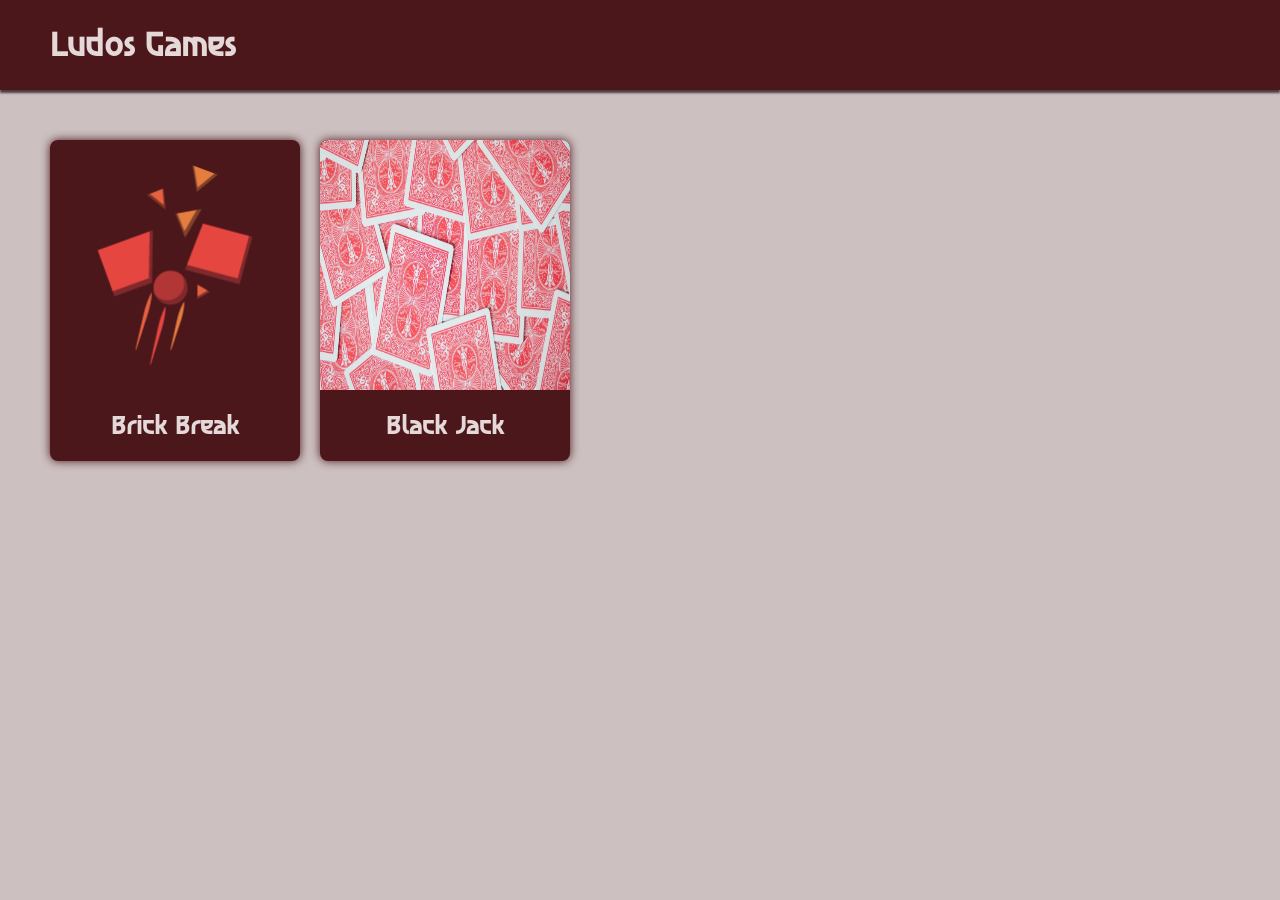
==== index.html @ 7fb917fa "Merge branch 'kellyMedlockDevelopment' of https://github.com/KellyMedlock/csci338_project_1 into kel" ====
<!DOCTYPE html>

<html lang="en">
    <head>
        <meta charset="UTF-8">
        <meta name="viewport" content="width=device-width, initial-scale=1.0">
        <link rel="stylesheet" href="styles.css">

        <title>Ludos Games</title>
    </head>

    <body>
        <header>
            <div class="logo"><h1>Ludos Games</h1></div>
        </header>

        <main>
            <section class="gamesContainer">
                <div class="gameCard">
                    <a href="brickbreaker/brickbreaker.html"><img src="images/brickBreakLogo.png" alt="game image">
                    <h2>Brick Break</h2></a>
                </div>
                <div class="gameCard">
                    <a href="blackjack/blackjack.html"><img src="./blackjack/cards/cardBackground.avif" alt="game image of cards">
                    <h2>Black Jack</h2></a>
                </div>
            </section>
        </main>
    </body>
</html>
---- styles.css ----
@import url('https://fonts.googleapis.com/css2?family=Asimovian&display=swap');

* {
    box-sizing: border-box;
}

body {
    margin: 0;
    padding: 0;
    background-color: #CCC0C0;
    min-height: 100vh;
    color: #E5D8D8;
    font-family: "Asimovian", Arial, Helvetica, sans-serif;
}

a {
    text-decoration: none;
}

a:visited {
    text-decoration: none;
}

header {
    width: 100%;
    min-height: 10vh;
    padding: 0 50px;
    background-color: #4C171B;
    display: flex;
    align-items: center;
    box-shadow: 0px 3px 2px #1A0709B6;
}

main {
    width: 100%;
    padding: 50px;
}

main .gamesContainer {
    width: 100%;
    display: flex;
    gap: 20px;
}

main .gamesContainer .gameCard {
    background-color: #4C171B;
    border-radius: 8px;
    overflow: hidden;
    transition: transform 0.5s ease, box-shadow 0.6s ease;
    color: #E5D8D8;
    box-shadow: 0px 0px 10px #4D171B;
}

main .gamesContainer .gameCard:hover {
    transform: scale(1.1);
    box-shadow: 0px 0px 25px #4D171B;
}

main .gamesContainer .gameCard a {
    width: 100%;
    height: 100%;
    display: flex;
    flex-direction: column;
    align-items: center;
    color: #E5D8D8;
}

main .gamesContainer .gameCard a:visited {
    color: #E5D8D8;
}

main .gamesContainer .gameCard img {
    width: 250px;
    height: 250px;  /*change made from original so cards for black jack would be the same height*/
}
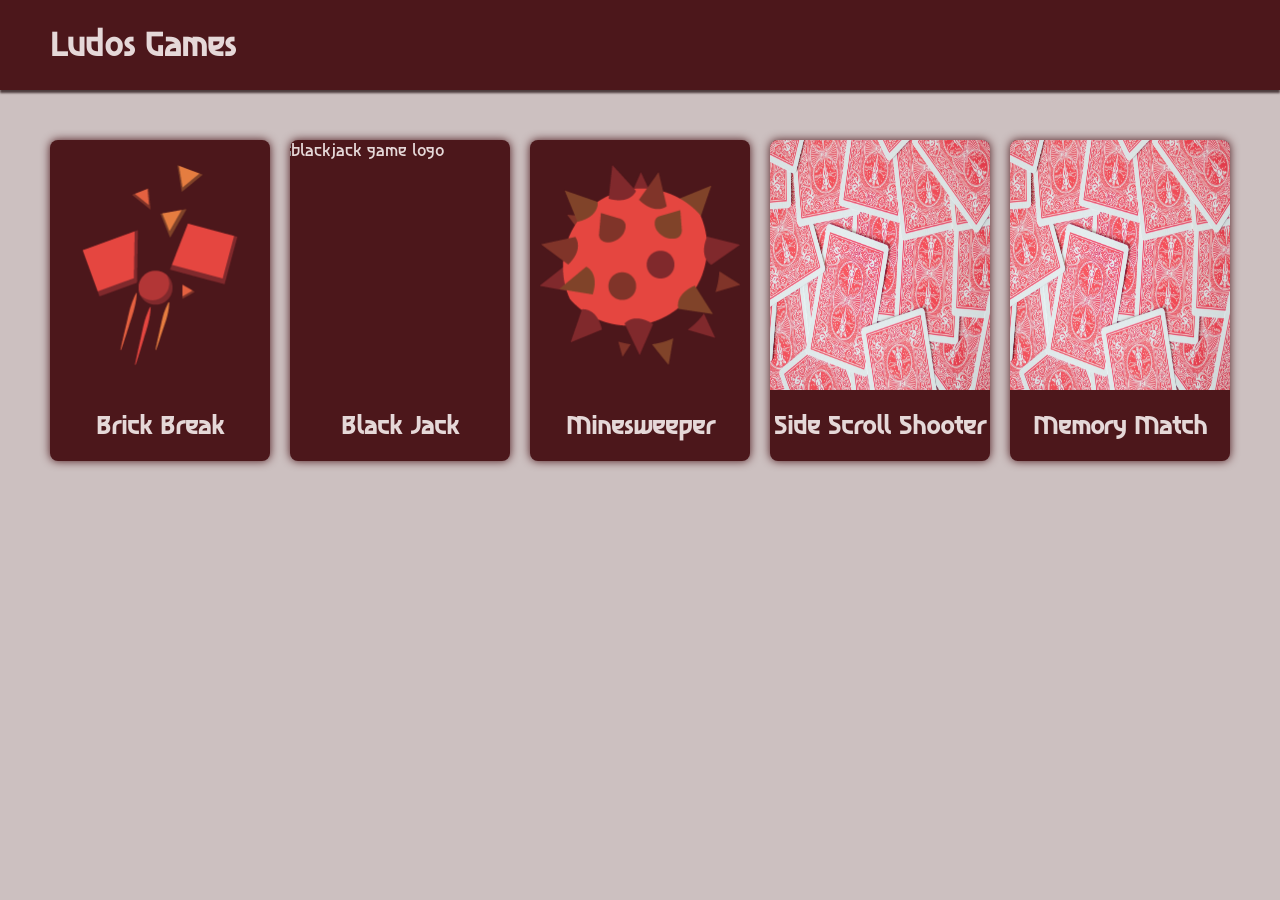
==== commit 3a5fbbf4: "updated minesweeper logo" ====
--- a/index.html
+++ b/index.html
@@ -1,30 +1,42 @@
-<!DOCTYPE html>
-
-<html lang="en">
-    <head>
-        <meta charset="UTF-8">
-        <meta name="viewport" content="width=device-width, initial-scale=1.0">
-        <link rel="stylesheet" href="styles.css">
-
-        <title>Ludos Games</title>
-    </head>
-
-    <body>
-        <header>
-            <div class="logo"><h1>Ludos Games</h1></div>
-        </header>
-
-        <main>
-            <section class="gamesContainer">
-                <div class="gameCard">
-                    <a href="brickbreaker/brickbreaker.html"><img src="images/brickBreakLogo.png" alt="game image">
-                    <h2>Brick Break</h2></a>
-                </div>
-                <div class="gameCard">
-                    <a href="blackjack/blackjack.html"><img src="./blackjack/cards/cardBackground.avif" alt="game image of cards">
-                    <h2>Black Jack</h2></a>
-                </div>
-            </section>
-        </main>
-    </body>
-</html>
+<!DOCTYPE html>
+
+<html lang="en">
+    <head>
+        <meta charset="UTF-8">
+        <meta name="viewport" content="width=device-width, initial-scale=1.0">
+        <link rel="stylesheet" href="styles.css">
+
+        <title>Ludos Games</title>
+    </head>
+
+    <body>
+        <header>
+            <div class="logo"><h1>Ludos Games</h1></div>
+        </header>
+
+        <main>
+            <section class="gamesContainer">
+                <div class="gameCard">
+                    <a href="brickbreaker/brickbreaker.html"><img src="images/brickBreakLogo.png" alt="brick break game logo">
+                    <h2>Brick Break</h2></a>
+                </div>
+                <div class="gameCard">
+                    <a href="blackjack/blackjack.html"><img src="images/blackjackLogo.png" alt="blackjack game logo">
+                    <h2>Black Jack</h2></a>
+                </div>
+                <div class="gameCard">
+                    <a href="minesweeper/minesweeper.html"><img src="images/minesweeperLogo.png" alt="game image of cards">
+                    <h2>Minesweeper</h2></a>
+                </div>
+                <div class="gameCard">
+                    <a href="SideScroller/index.html"><img src="./blackjack/cards/cardBackground.avif" alt="game image of cards">
+                    <h2>Side Scroll Shooter</h2></a>
+                </div>
+                <div class="gameCard">
+                    <a href="memMatch/cards.html"><img src="./blackjack/cards/cardBackground.avif" alt="game image of cards">
+                    <h2>Memory Match</h2></a>
+                </div>
+            </section>
+        </main>
+    </body>
+</html>
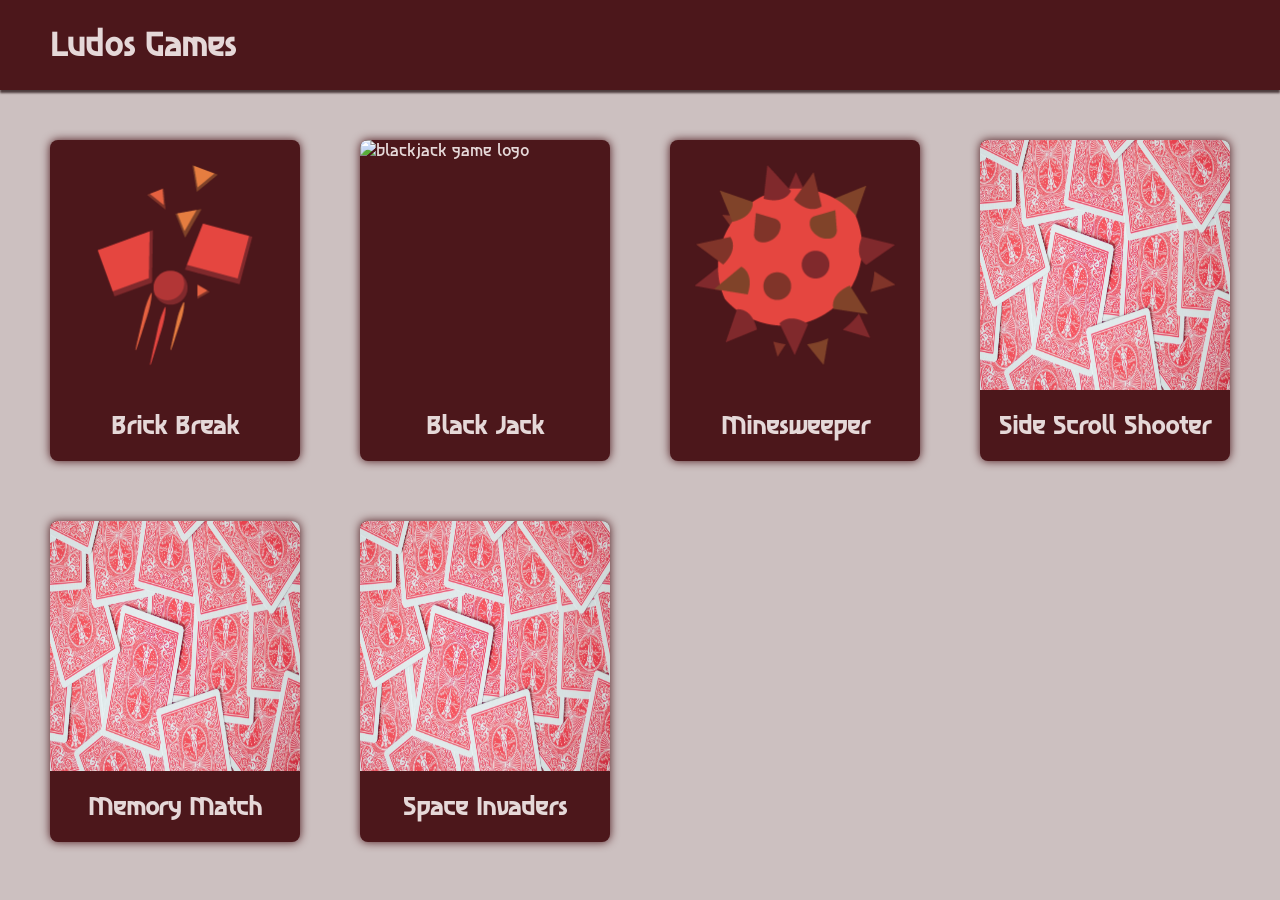
==== commit 3550b29e: "updated how cards sit on the homepage" ====
--- a/index.html
+++ b/index.html
@@ -36,6 +36,10 @@
                     <a href="memMatch/cards.html"><img src="./blackjack/cards/cardBackground.avif" alt="game image of cards">
                     <h2>Memory Match</h2></a>
                 </div>
+                <div class="gameCard">
+                    <a href="spaceinvaders/SpaceInvaders.html"><img src="./blackjack/cards/cardBackground.avif" alt="game image of cards">
+                    <h2>Space Invaders</h2></a>
+                </div>
             </section>
         </main>
     </body>
--- a/styles.css
+++ b/styles.css
@@ -39,7 +39,8 @@
 main .gamesContainer {
     width: 100%;
     display: flex;
-    gap: 20px;
+    flex-wrap: wrap;
+    gap: 60px;
 }
 
 main .gamesContainer .gameCard {
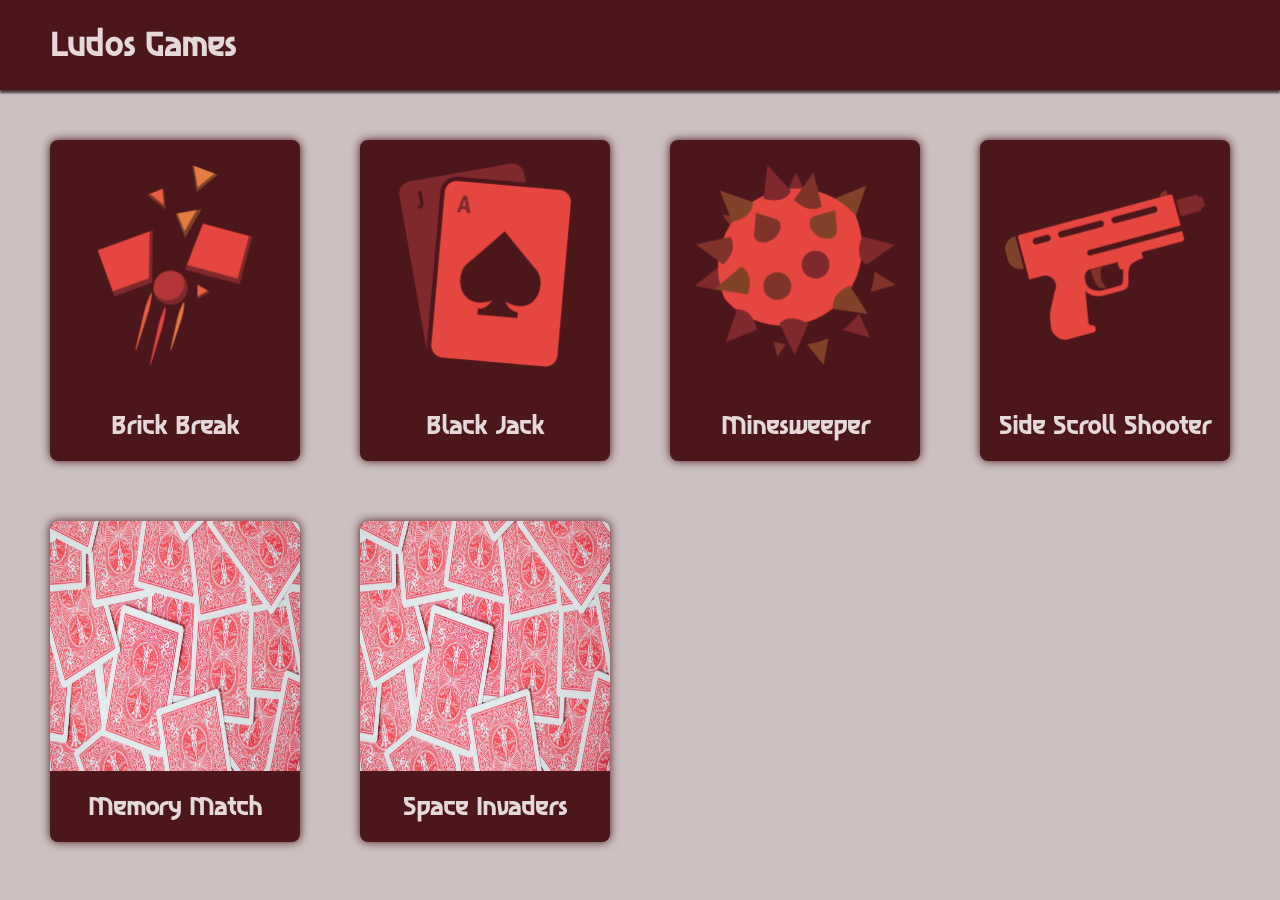
==== commit ccddb7d6: "added logo side scroll shooter and updated blackjack logo" ====
--- a/index.html
+++ b/index.html
@@ -29,7 +29,7 @@
                     <h2>Minesweeper</h2></a>
                 </div>
                 <div class="gameCard">
-                    <a href="SideScroller/index.html"><img src="./blackjack/cards/cardBackground.avif" alt="game image of cards">
+                    <a href="SideScroller/index.html"><img src="images/sideScrollShooterLogo.png" alt="game image of cards">
                     <h2>Side Scroll Shooter</h2></a>
                 </div>
                 <div class="gameCard">
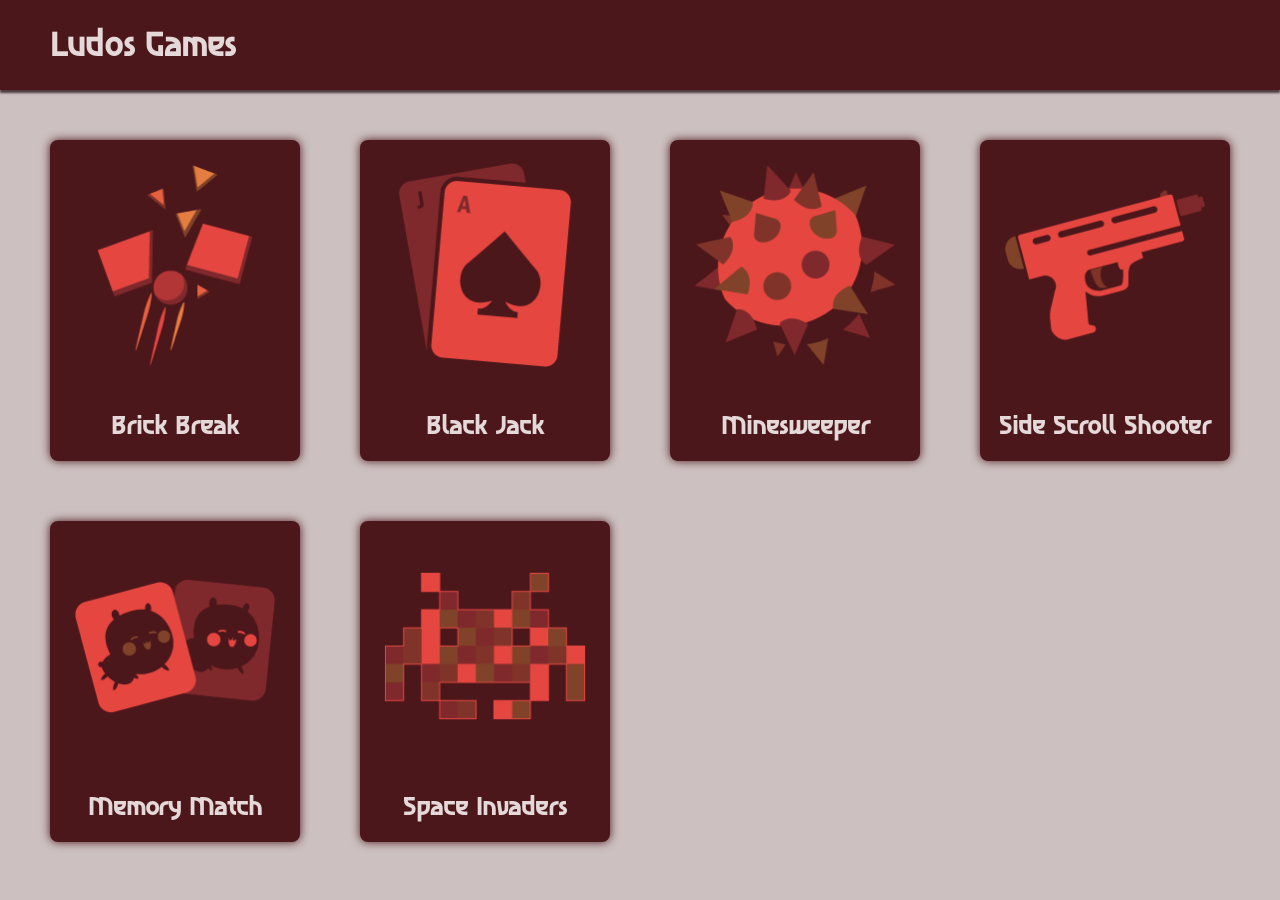
==== commit adff2a46: "added logo for memory match and space invader" ====
--- a/index.html
+++ b/index.html
@@ -33,11 +33,11 @@
                     <h2>Side Scroll Shooter</h2></a>
                 </div>
                 <div class="gameCard">
-                    <a href="memMatch/cards.html"><img src="./blackjack/cards/cardBackground.avif" alt="game image of cards">
+                    <a href="memMatch/cards.html"><img src="images/memoryMatchLogo.png" alt="game image of cards">
                     <h2>Memory Match</h2></a>
                 </div>
                 <div class="gameCard">
-                    <a href="spaceinvaders/SpaceInvaders.html"><img src="./blackjack/cards/cardBackground.avif" alt="game image of cards">
+                    <a href="spaceinvaders/SpaceInvaders.html"><img src="images/spaceInvaderLogo.png" alt="game image of cards">
                     <h2>Space Invaders</h2></a>
                 </div>
             </section>
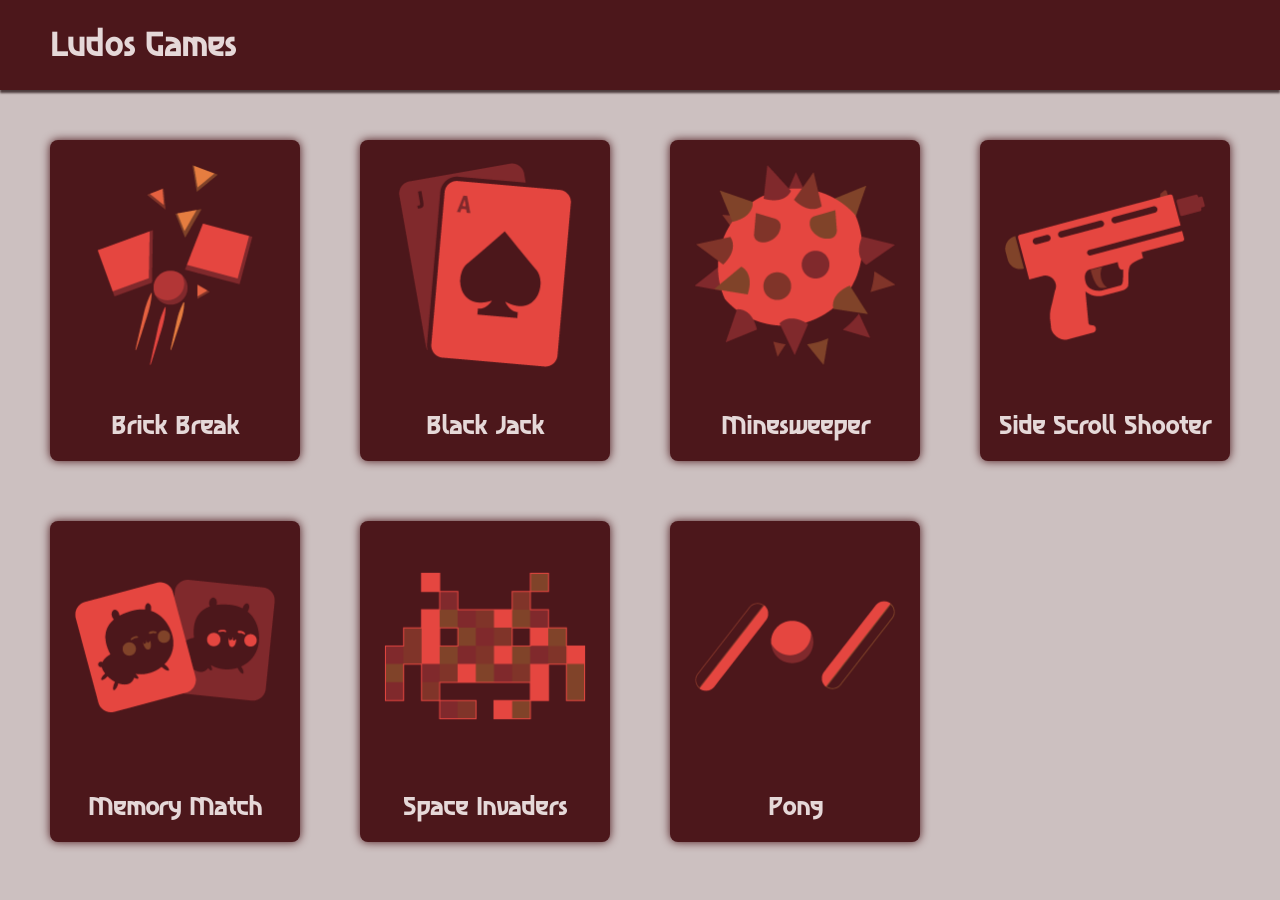
==== commit 1c78188c: "added pong logo and header to pong page" ====
--- a/index.html
+++ b/index.html
@@ -40,6 +40,10 @@
                     <a href="spaceinvaders/SpaceInvaders.html"><img src="images/spaceInvaderLogo.png" alt="game image of cards">
                     <h2>Space Invaders</h2></a>
                 </div>
+                <div class="gameCard">
+                    <a href="Pong/pong.html"><img src="images/pongLogo.png" alt="game image of cards">
+                    <h2>Pong</h2></a>
+                </div>
             </section>
         </main>
     </body>
